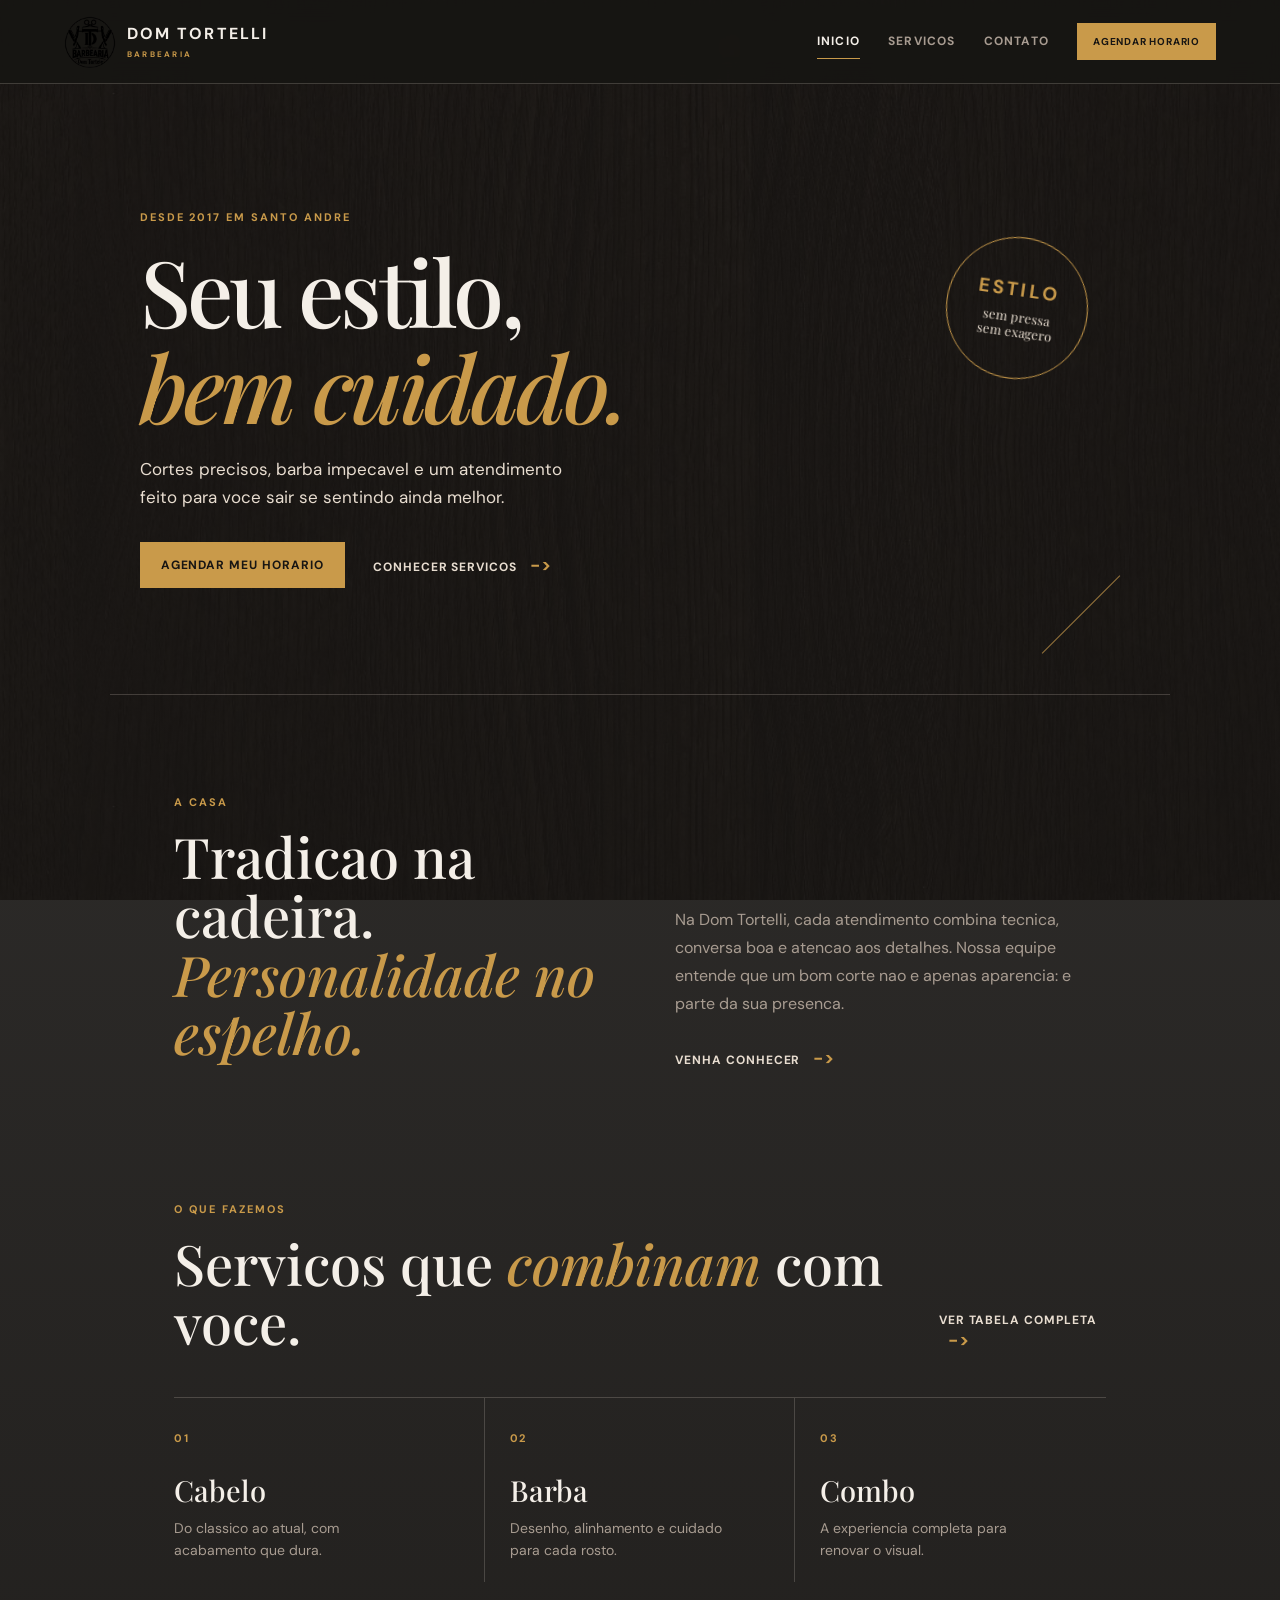
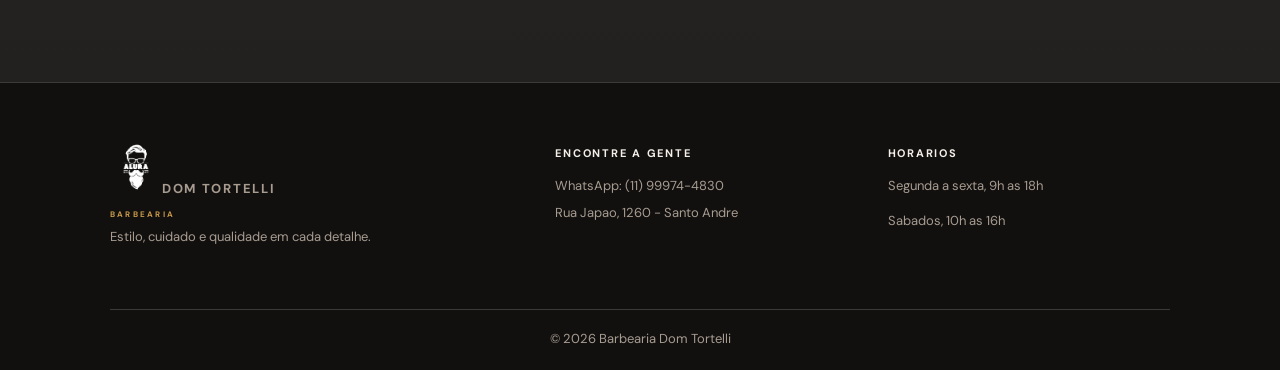
==== index.html @ ba19566b "Add files via upload" ====
<!DOCTYPE html>
<html lang="pt-br">
<head>
	<meta charset="UTF-8">
	<meta name="viewport" content="width=device-width, initial-scale=1.0">
	<title>Barbearia Dom Tortelli | Estilo que marca</title>
	<link rel="stylesheet" href="reset.css">
</head>
<body class="pagina pagina-inicial">
	<header class="cabecalho">
		<a class="marca" href="index.html"><img class="logo" src="Logo (2).jpeg" alt="Barbearia Dom Tortelli"><span>DOM TORTELLI<small>BARBEARIA</small></span></a>
		<nav class="navegacao" aria-label="Navegacao principal">
			<a class="link-navegacao ativo" href="index.html">Inicio</a>
			<a class="link-navegacao" href="produtos.html">Servicos</a>
			<a class="link-navegacao" href="contato.html">Contato</a>
			<a class="botao botao-pequeno" href="contato.html">Agendar horario</a>
		</nav>
	</header>
	<main>
		<section class="hero">
			<div class="hero-conteudo">
				<p class="eyebrow">Desde 2017 em Santo Andre</p>
				<h1>Seu estilo,<br><em>bem cuidado.</em></h1>
				<p class="hero-texto">Cortes precisos, barba impecavel e um atendimento feito para voce sair se sentindo ainda melhor.</p>
				<div class="hero-acoes"><a class="botao" href="contato.html">Agendar meu horario</a><a class="link-texto" href="produtos.html">Conhecer servicos <span>-></span></a></div>
			</div>
			<div class="hero-selo"><strong>ESTILO</strong><span>sem pressa<br>sem exagero</span></div>
	</section>
	<section class="intro secao"><div><p class="eyebrow">A casa</p><h2>Tradicao na cadeira.<br><em>Personalidade no espelho.</em></h2></div><div class="intro-texto"><p>Na Dom Tortelli, cada atendimento combina tecnica, conversa boa e atencao aos detalhes. Nossa equipe entende que um bom corte nao e apenas aparencia: e parte da sua presenca.</p><a class="link-texto" href="contato.html">Venha conhecer <span>-></span></a></div></section>
	<section class="destaques secao"><div class="cabecalho-secao"><div><p class="eyebrow">O que fazemos</p><h2>Servicos que <em>combinam</em> com voce.</h2></div><a class="link-texto" href="produtos.html">Ver tabela completa <span>-></span></a></div><div class="mini-servicos"><article><span class="numero">01</span><h3>Cabelo</h3><p>Do classico ao atual, com acabamento que dura.</p></article><article><span class="numero">02</span><h3>Barba</h3><p>Desenho, alinhamento e cuidado para cada rosto.</p></article><article><span class="numero">03</span><h3>Combo</h3><p>A experiencia completa para renovar o visual.</p></article></div></section>
	</main>
	<footer class="rodape"><div class="rodape-grid"><div><a class="marca marca-rodape" href="index.html"><img class="logo" src="logo-branco.png" alt=""><span>DOM TORTELLI<small>BARBEARIA</small></span></a><p class="texto-rodape">Estilo, cuidado e qualidade em cada detalhe.</p></div><div><h3>Encontre a gente</h3><a href="https://wa.me/5511999744830" target="_blank" rel="noopener noreferrer">WhatsApp: (11) 99974-4830</a><a href="https://maps.google.com/?q=Rua+japao+1260+Santo+Andre+SP" target="_blank" rel="noopener noreferrer">Rua Japao, 1260 - Santo Andre</a></div><div><h3>Horarios</h3><p>Segunda a sexta, 9h as 18h</p><p>Sabados, 10h as 16h</p></div></div><p class="copyright">&copy; 2026 Barbearia Dom Tortelli</p></footer>
	</body>
	</html>
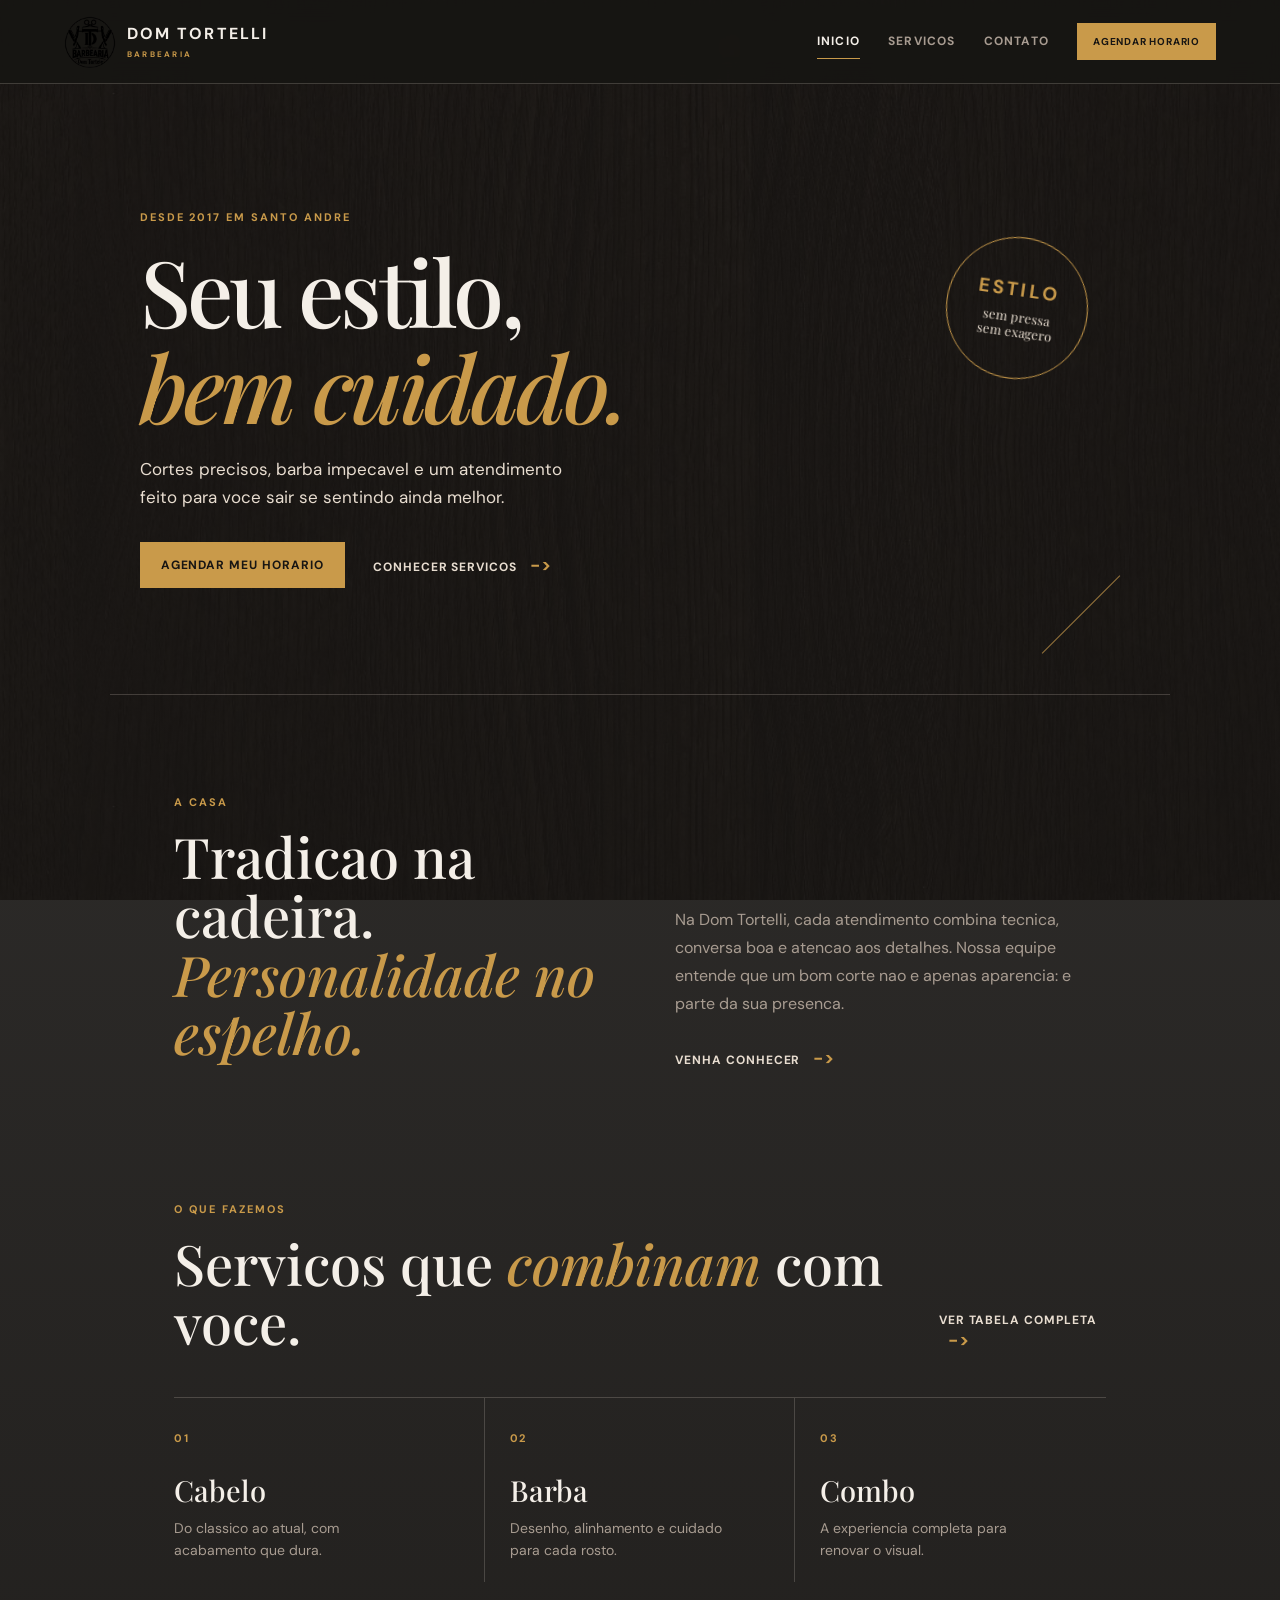
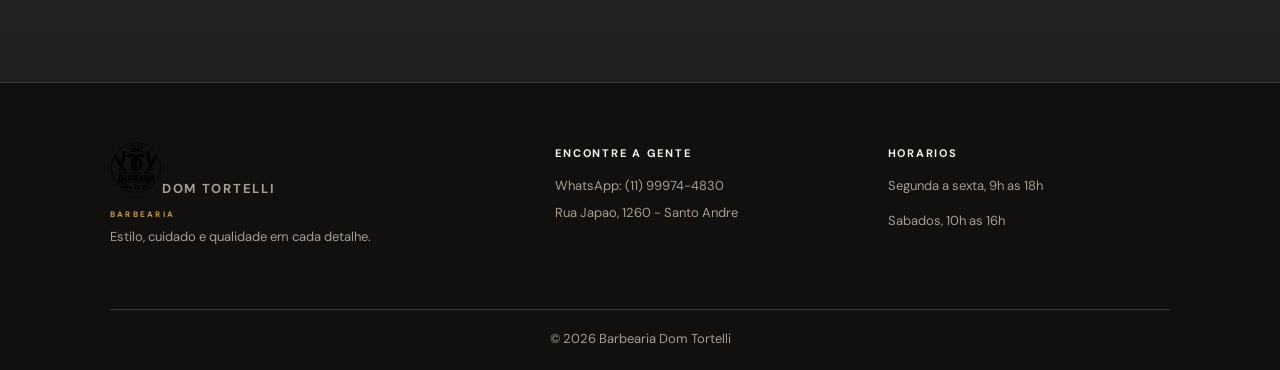
==== commit bbb43f34: "Update index.html" ====
--- a/index.html
+++ b/index.html
@@ -29,7 +29,7 @@
 	<section class="intro secao"><div><p class="eyebrow">A casa</p><h2>Tradicao na cadeira.<br><em>Personalidade no espelho.</em></h2></div><div class="intro-texto"><p>Na Dom Tortelli, cada atendimento combina tecnica, conversa boa e atencao aos detalhes. Nossa equipe entende que um bom corte nao e apenas aparencia: e parte da sua presenca.</p><a class="link-texto" href="contato.html">Venha conhecer <span>-></span></a></div></section>
 	<section class="destaques secao"><div class="cabecalho-secao"><div><p class="eyebrow">O que fazemos</p><h2>Servicos que <em>combinam</em> com voce.</h2></div><a class="link-texto" href="produtos.html">Ver tabela completa <span>-></span></a></div><div class="mini-servicos"><article><span class="numero">01</span><h3>Cabelo</h3><p>Do classico ao atual, com acabamento que dura.</p></article><article><span class="numero">02</span><h3>Barba</h3><p>Desenho, alinhamento e cuidado para cada rosto.</p></article><article><span class="numero">03</span><h3>Combo</h3><p>A experiencia completa para renovar o visual.</p></article></div></section>
 	</main>
-	<footer class="rodape"><div class="rodape-grid"><div><a class="marca marca-rodape" href="index.html"><img class="logo" src="logo-branco.png" alt=""><span>DOM TORTELLI<small>BARBEARIA</small></span></a><p class="texto-rodape">Estilo, cuidado e qualidade em cada detalhe.</p></div><div><h3>Encontre a gente</h3><a href="https://wa.me/5511999744830" target="_blank" rel="noopener noreferrer">WhatsApp: (11) 99974-4830</a><a href="https://maps.google.com/?q=Rua+japao+1260+Santo+Andre+SP" target="_blank" rel="noopener noreferrer">Rua Japao, 1260 - Santo Andre</a></div><div><h3>Horarios</h3><p>Segunda a sexta, 9h as 18h</p><p>Sabados, 10h as 16h</p></div></div><p class="copyright">&copy; 2026 Barbearia Dom Tortelli</p></footer>
+	<footer class="rodape"><div class="rodape-grid"><div><a class="marca marca-rodape" href="index.html"><img class="logo" src="Logo (2).jpeg" alt="Barbearia Dom Tortelli"><span>DOM TORTELLI<small>BARBEARIA</small></span></a><p class="texto-rodape">Estilo, cuidado e qualidade em cada detalhe.</p></div><div><h3>Encontre a gente</h3><a href="https://wa.me/5511999744830" target="_blank" rel="noopener noreferrer">WhatsApp: (11) 99974-4830</a><a href="https://maps.google.com/?q=Rua+japao+1260+Santo+Andre+SP" target="_blank" rel="noopener noreferrer">Rua Japao, 1260 - Santo Andre</a></div><div><h3>Horarios</h3><p>Segunda a sexta, 9h as 18h</p><p>Sabados, 10h as 16h</p></div></div><p class="copyright">&copy; 2026 Barbearia Dom Tortelli</p></footer>
 	</body>
 	</html>
 
